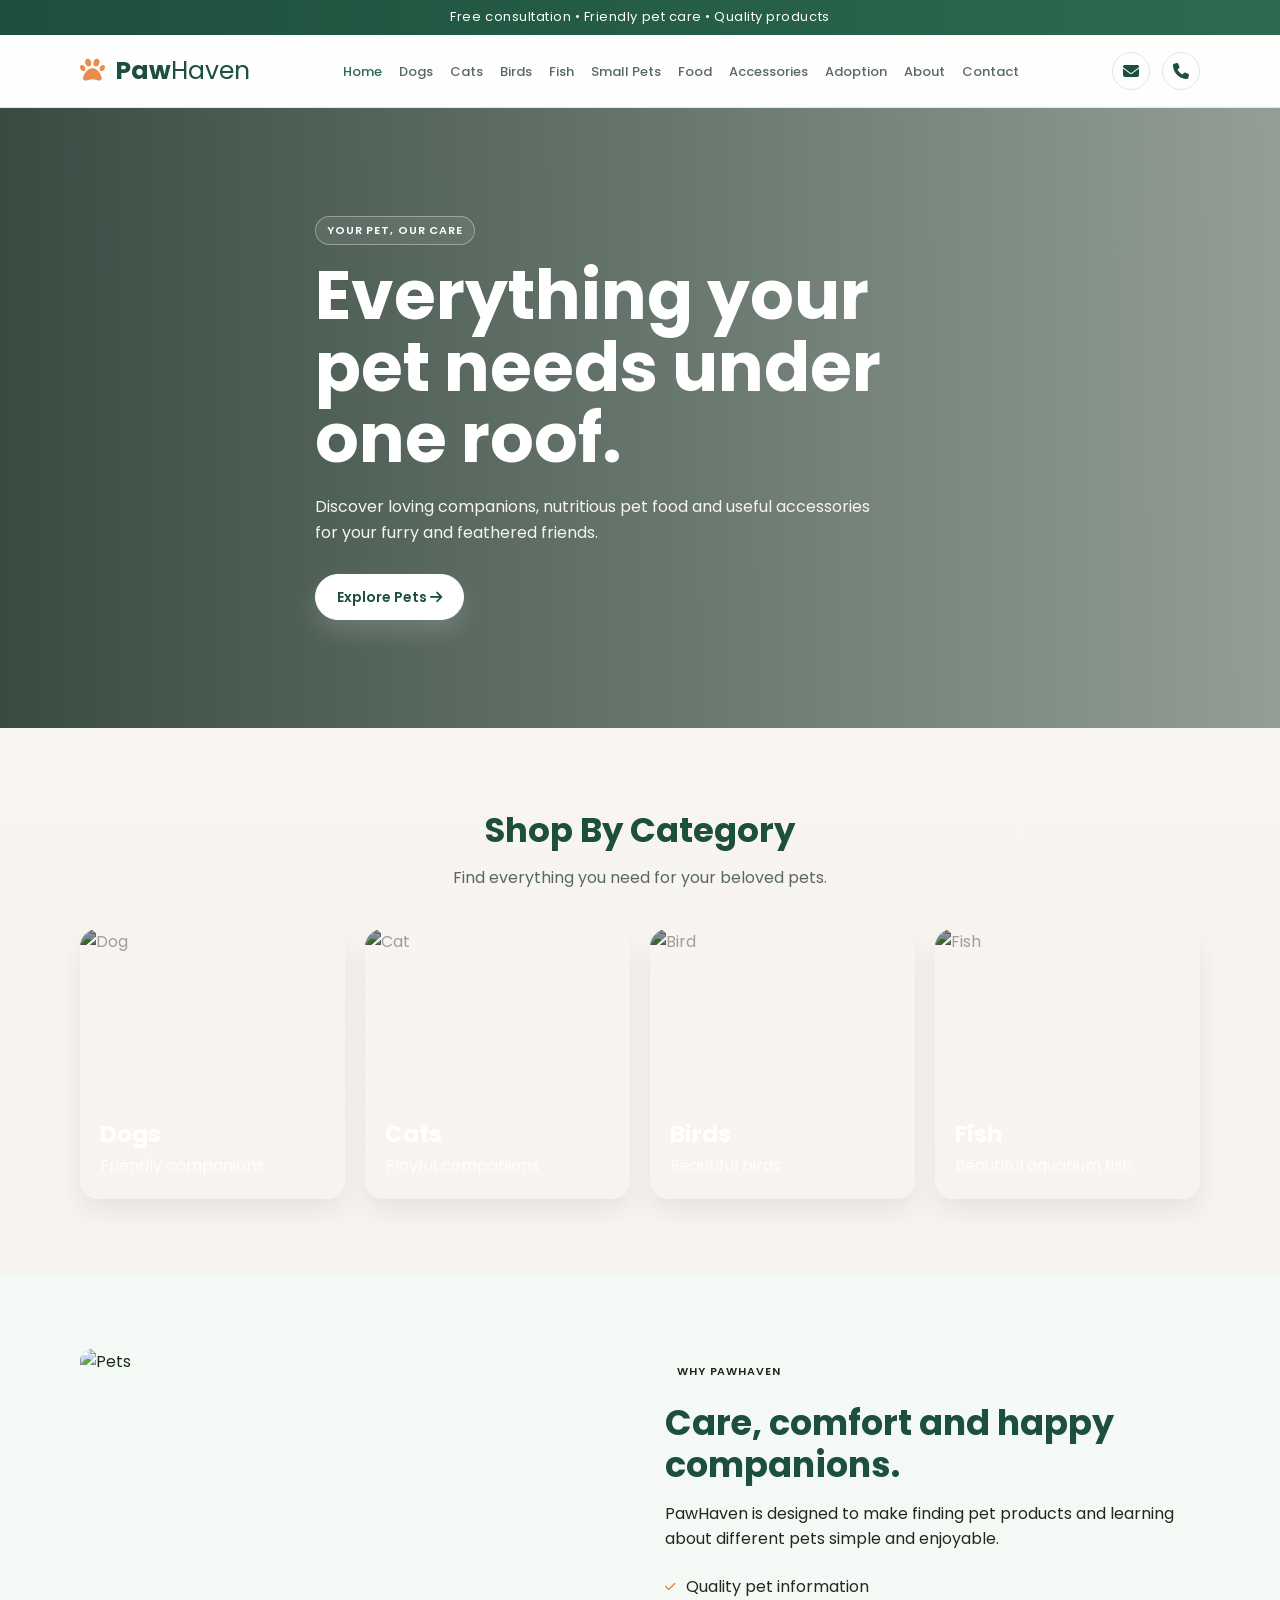
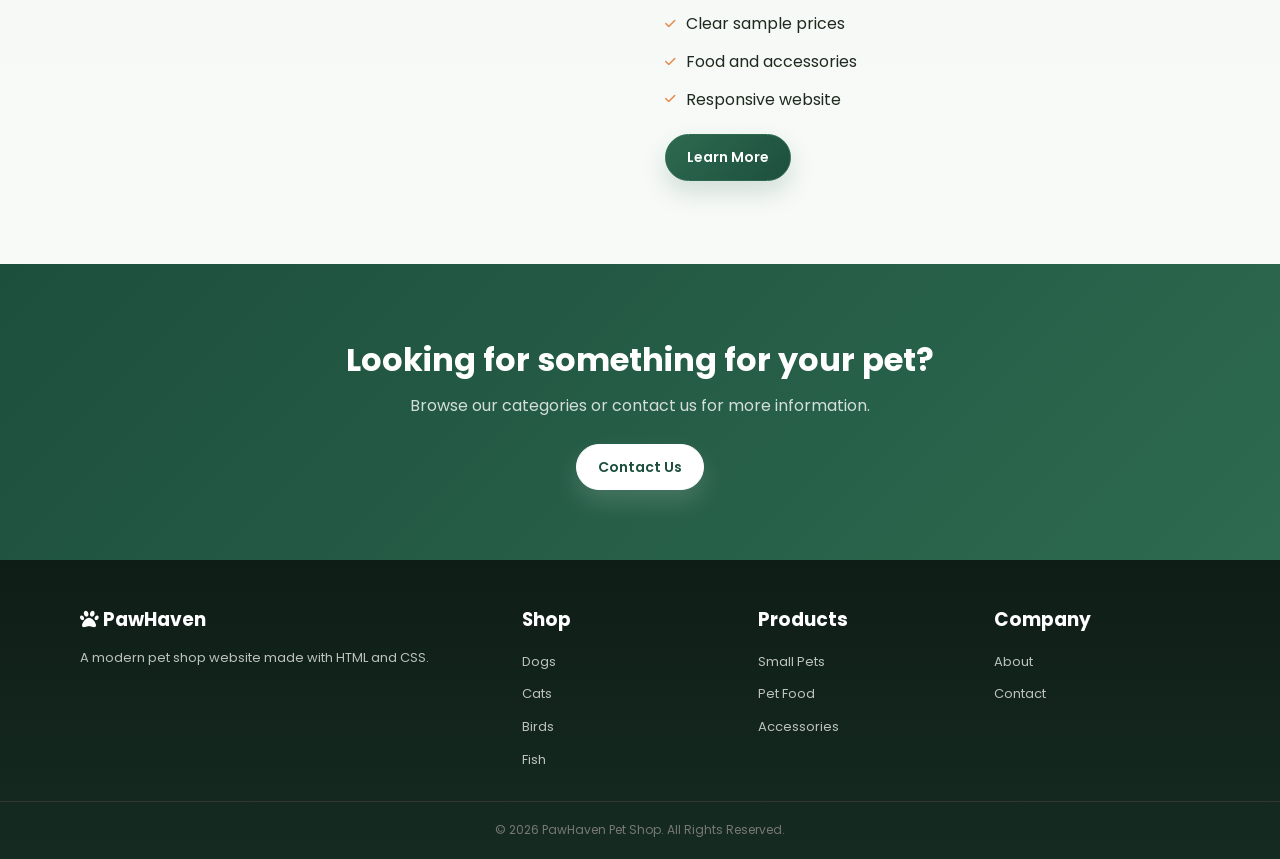
==== index.html @ ca576d59 "secoundf" ====
<!DOCTYPE html>
<html lang="en">
<head>
    <meta charset="UTF-8">
    <meta name="viewport" content="width=device-width, initial-scale=1.0">
    <title>PawHaven | Pet Shop</title>

    <link rel="stylesheet" href="style.css">

    <!-- Font Awesome - Black & White Icons -->
    <link rel="stylesheet"
          href="https://cdnjs.cloudflare.com/ajax/libs/font-awesome/6.5.2/css/all.min.css">
</head>

<body>

<!-- Top Bar -->
<div class="topbar">
    Free consultation • Friendly pet care • Quality products
</div>

<!-- Header -->
<header>
    <div class="container nav">

        <a href="index.html" class="logo">
            <i class="fa-solid fa-paw"></i>
            Paw<span>Haven</span>
        </a>

        <nav>
            <ul class="nav-links">
                <li><a class="active" href="index.html">Home</a></li>
                <li><a href="dogs.html">Dogs</a></li>
                <li><a href="cats.html">Cats</a></li>
                <li><a href="birds.html">Birds</a></li>
                <li><a href="fish.html">Fish</a></li>
                <li><a href="small-pets.html">Small Pets</a></li>
                <li><a href="pet-food.html">Food</a></li>
                <li><a href="accessories.html">Accessories</a></li>
                <li><a href="adoption.html">Adoption</a></li>
                <li><a href="about.html">About</a></li>
                <li><a href="contact.html">Contact</a></li>
            </ul>
        </nav>

        <div class="nav-icons">
            <a href="contact.html">
                <i class="fa-solid fa-envelope"></i>
            </a>

            <a href="contact.html">
                <i class="fa-solid fa-phone"></i>
            </a>
        </div>

    </div>
</header>

<!-- Hero -->
<section class="hero">

    <div class="container hero-content">

        <span class="badge">YOUR PET, OUR CARE</span>

        <h1>
            Everything your pet needs
            under one roof.
        </h1>

        <p>
            Discover loving companions, nutritious pet food and
            useful accessories for your furry and feathered friends.
        </p>

        <a href="dogs.html" class="btn light">
            Explore Pets
            <i class="fa-solid fa-arrow-right"></i>
        </a>

    </div>

</section>

<!-- Categories -->
<section class="section">

    <div class="container">

        <div class="section-head">
            <h2>Shop By Category</h2>
            <p>
                Find everything you need for your beloved pets.
            </p>
        </div>

        <div class="category-grid">

            <a href="dogs.html" class="category">
                <img src="https://images.unsplash.com/photo-1552053831-71594a27632d?auto=format&fit=crop&w=800&q=80"
                     alt="Dog">

                <div>
                    <h3>Dogs</h3>
                    <p>Friendly companions</p>
                </div>
            </a>

            <a href="cats.html" class="category">
                <img src="https://images.unsplash.com/photo-1519052537078-e6302a4968d4?auto=format&fit=crop&w=800&q=80"
                     alt="Cat">

                <div>
                    <h3>Cats</h3>
                    <p>Playful companions</p>
                </div>
            </a>

            <a href="birds.html" class="category">
                <img src="https://images.unsplash.com/photo-1444464666168-49d633b86797?auto=format&fit=crop&w=800&q=80"
                     alt="Bird">

                <div>
                    <h3>Birds</h3>
                    <p>Beautiful birds</p>
                </div>
            </a>

            <a href="fish.html" class="category">
                <img src="https://images.unsplash.com/photo-1524704654690-b56c05c78a00?auto=format&fit=crop&w=800&q=80"
                     alt="Fish">

                <div>
                    <h3>Fish</h3>
                    <p>Beautiful aquarium fish</p>
                </div>
            </a>

        </div>

    </div>

</section>

<!-- About Preview -->
<section class="section gray">

    <div class="container split">

        <img src="https://images.unsplash.com/photo-1548199973-03cce0bbc87b?auto=format&fit=crop&w=1100&q=80"
             alt="Pets">

        <div>

            <span class="badge">WHY PAWHAVEN</span>

            <h2>
                Care, comfort and happy companions.
            </h2>

            <p>
                PawHaven is designed to make finding pet products
                and learning about different pets simple and enjoyable.
            </p>

            <div class="checks">

                <div>
                    <i class="fa-solid fa-check"></i>
                    Quality pet information
                </div>

                <div>
                    <i class="fa-solid fa-check"></i>
                    Clear sample prices
                </div>

                <div>
                    <i class="fa-solid fa-check"></i>
                    Food and accessories
                </div>

                <div>
                    <i class="fa-solid fa-check"></i>
                    Responsive website
                </div>

            </div>

            <a href="about.html" class="btn">
                Learn More
            </a>

        </div>

    </div>

</section>

<!-- CTA -->
<section class="cta">

    <h2>Looking for something for your pet?</h2>

    <p>
        Browse our categories or contact us for more information.
    </p>

    <a href="contact.html" class="btn light">
        Contact Us
    </a>

</section>

<!-- Footer -->
<footer>

    <div class="container footer-grid">

        <div>
            <h3>
                <i class="fa-solid fa-paw"></i>
                PawHaven
            </h3>

            <p>
                A modern pet shop website made with HTML and CSS.
            </p>
        </div>

        <div>
            <h3>Shop</h3>

            <ul>
                <li><a href="dogs.html">Dogs</a></li>
                <li><a href="cats.html">Cats</a></li>
                <li><a href="birds.html">Birds</a></li>
                <li><a href="fish.html">Fish</a></li>
            </ul>
        </div>

        <div>
            <h3>Products</h3>

            <ul>
                <li><a href="small-pets.html">Small Pets</a></li>
                <li><a href="pet-food.html">Pet Food</a></li>
                <li><a href="accessories.html">Accessories</a></li>
            </ul>
        </div>

        <div>
            <h3>Company</h3>

            <ul>
                <li><a href="about.html">About</a></li>
                <li><a href="contact.html">Contact</a></li>
            </ul>
        </div>

    </div>

    <div class="copyright">
        © 2026 PawHaven Pet Shop. All Rights Reserved.
    </div>

</footer>

</body>
</html>
---- style.css ----
/* =========================================
   PAWHAVEN PET SHOP
   Main CSS
   ========================================= */

/* Google Font */
@import url(
'https://fonts.googleapis.com/css2?family=Poppins:wght@300;400;500;600;700&display=swap'
);


/* =========================================
   RESET
   ========================================= */

:root {
    --bg: #f6f3ee;
    --bg-soft: #eef7f2;
    --surface: #ffffff;
    --surface-alt: #f3f9f5;
    --primary: #2d6a4f;
    --primary-dark: #1d4f3d;
    --primary-soft: #dfeee5;
    --secondary: #f4b267;
    --secondary-dark: #e88c4f;
    --accent: #ff8f70;
    --text: #1f2a1f;
    --muted: #58695f;
    --line: #dfe7df;
    --shadow: rgba(24, 52, 38, 0.12);
}

* {
    margin: 0;
    padding: 0;
    box-sizing: border-box;
}

html {
    scroll-behavior: smooth;
}

body {
    font-family: "Poppins", sans-serif;
    color: var(--text);
    background: linear-gradient(180deg, #f9f5f0 0%, var(--bg) 100%);
    line-height: 1.6;
}

a {
    text-decoration: none;
    color: inherit;
}

img {
    width: 100%;
    display: block;
}


/* =========================================
   CONTAINER
   ========================================= */

.container {
    width: min(1120px, 92%);
    margin: auto;
}


/* =========================================
   TOP BAR
   ========================================= */

.topbar {
    background: linear-gradient(90deg, var(--primary-dark), var(--primary));
    color: #fff;
    text-align: center;
    padding: 7px;
    font-size: 13px;
    letter-spacing: 0.04em;
}


/* =========================================
   NAVBAR
   ========================================= */

header {
    background: rgba(255, 255, 255, 0.9);
    backdrop-filter: blur(8px);
    border-bottom: 1px solid var(--line);
    position: sticky;
    top: 0;
    z-index: 100;
}

.nav {
    min-height: 72px;

    display: flex;
    align-items: center;
    justify-content: space-between;

    gap: 20px;
}

.logo {
    font-size: 25px;
    font-weight: 700;
    color: var(--primary-dark);
}

.logo i {
    margin-right: 5px;
    color: var(--secondary-dark);
}

.logo span {
    font-weight: 400;
}

.nav-links {
    display: flex;
    align-items: center;
    justify-content: center;
    gap: 17px;
    list-style: none;
}

.nav-links a {
    font-size: 13px;
    font-weight: 500;
    color: var(--muted);
    transition: 0.3s;
}

.nav-links a:hover,
.nav-links a.active {
    color: var(--primary);
}

.nav-icons {
    display: flex;
    gap: 12px;
}

header nav {
    flex: 1;
}

.nav-icons a {
    width: 38px;
    height: 38px;

    border: 1px solid var(--line);
    border-radius: 50%;
    color: var(--primary-dark);

    display: grid;
    place-items: center;

    transition: 0.3s;
}

.nav-icons a:hover {
    background: linear-gradient(135deg, var(--primary), var(--primary-dark));
    color: #fff;
    box-shadow: 0 8px 18px rgba(45, 106, 79, 0.18);
}


/* =========================================
   HERO
   ========================================= */

.hero {
    min-height: 620px;

    display: flex;
    align-items: center;

    color: white;

    background:
    linear-gradient(
        90deg,
        rgba(14, 38, 28, 0.82),
        rgba(24, 54, 40, 0.45)
    ),
    url(
        "https://images.unsplash.com/photo-1450778869180-41d0601e046e?auto=format&fit=crop&w=1800&q=85"
    );

    background-position: center;
    background-size: cover;
}

.hero-content {
    max-width: 650px;
}

.hero h1 {
    font-size: clamp(40px, 6vw, 68px);
    line-height: 1.05;
    margin: 15px 0 20px;
}

.hero p {
    max-width: 580px;
    color: #f7f4ef;
    margin-bottom: 28px;
}


/* =========================================
   BADGE
   ========================================= */

.badge {
    display: inline-block;

    border: 1px solid rgba(255,255,255,0.35);
    border-radius: 30px;
    background: rgba(255,255,255,0.08);

    padding: 5px 11px;

    font-size: 11px;
    font-weight: 600;
    letter-spacing: 0.08em;
    text-transform: uppercase;
}


/* =========================================
   BUTTON
   ========================================= */

.btn {
    display: inline-block;

    background: linear-gradient(135deg, var(--primary), var(--primary-dark));
    color: #fff;

    border: 1px solid var(--primary);

    padding: 11px 21px;

    border-radius: 999px;

    font-size: 14px;
    font-weight: 600;

    cursor: pointer;

    transition: 0.3s;
    box-shadow: 0 12px 24px rgba(45, 106, 79, 0.18);
}

.btn:hover {
    background: linear-gradient(135deg, var(--primary-dark), var(--primary));
    transform: translateY(-2px);
}

.btn.light {
    background: #fff;
    color: var(--primary-dark);
    border-color: #fff;
    box-shadow: 0 12px 24px rgba(255,255,255,0.15);
}


/* =========================================
   SECTIONS
   ========================================= */

.section {
    padding: 75px 0;
}

.gray {
    background: linear-gradient(180deg, var(--surface-alt), #f8faf8);
}

.section-head {
    text-align: center;
    margin-bottom: 38px;
}

.section-head h2 {
    font-size: 34px;
    margin-bottom: 8px;
    color: var(--primary-dark);
}

.section-head p {
    color: var(--muted);
}


/* =========================================
   CATEGORY GRID
   ========================================= */

.category-grid {
    display: grid;

    grid-template-columns:
    repeat(4, 1fr);

    gap: 20px;
}

.category {
    height: 270px;

    position: relative;

    overflow: hidden;

    border-radius: 18px;

    color: #fff;
    box-shadow: 0 12px 24px rgba(34, 52, 40, 0.08);
}

.category img {
    width: 100%;
    height: 100%;

    object-fit: cover;

    filter: brightness(0.62);

    transition: 0.4s;
}

.category:hover img {
    transform: scale(1.06);
}

.category div {
    position: absolute;

    left: 20px;
    bottom: 20px;
}

.category h3 {
    font-size: 23px;
}

.category p {
    color: rgba(255, 255, 255, 0.9);
}


/* =========================================
   PRODUCT GRID
   ========================================= */

.grid {
    display: grid;

    grid-template-columns:
    repeat(3, 1fr);

    gap: 25px;
}

.card {
    border: 1px solid var(--line);

    background: var(--surface);

    border-radius: 16px;

    overflow: hidden;

    transition: 0.3s;
}

.card:hover {
    transform: translateY(-6px);

    box-shadow:
    0 14px 30px var(--shadow);
}

.card-img {
    height: 240px;

    object-fit: cover;
}

.card-body {
    padding: 20px;
}

.card-body h3 {
    font-size: 20px;
    margin: 8px 0;
}

.card-body p {
    color: #666;
    font-size: 14px;
}

.meta {
    margin-bottom: 10px;
}

.price {
    font-size: 21px;

    font-weight: 700;

    color: var(--primary-dark);

    margin: 15px 0;
}


/* =========================================
   SPLIT SECTION
   ========================================= */

.split {
    display: grid;

    grid-template-columns:
    1fr 1fr;

    gap: 50px;

    align-items: center;
}

.split img {
    height: 440px;

    object-fit: cover;

    border-radius: 12px;
}

.split h2 {
    font-size: 35px;

    line-height: 1.2;

    margin: 15px 0;
    color: var(--primary-dark);
}


/* =========================================
   CHECK LIST
   ========================================= */

.checks {
    display: grid;

    gap: 12px;

    margin: 22px 0;
}

.checks div {
    display: flex;

    align-items: center;

    gap: 10px;
}

.checks i {
    font-size: 12px;
    color: var(--secondary-dark);
}


/* =========================================
   CTA
   ========================================= */

.cta {
    background: linear-gradient(135deg, var(--primary-dark), var(--primary));

    color: #fff;

    text-align: center;

    padding: 70px 20px;
}

.cta h2 {
    font-size: 32px;
}

.cta p {
    color: rgba(255,255,255,0.8);

    margin: 8px 0 25px;
}


/* =========================================
   PAGE HERO
   ========================================= */

.page-hero {
    background: linear-gradient(180deg, var(--bg-soft), #f8faf6);

    text-align: center;

    padding: 75px 20px;
}

.page-hero h1 {
    font-size: 45px;
    color: var(--primary-dark);
}

.page-hero p {
    color: var(--muted);

    max-width: 650px;

    margin: 8px auto 0;
}


/* =========================================
   INFO BOX
   ========================================= */

.notice {
    background: linear-gradient(180deg, var(--surface-alt), #ffffff);
    border: 1px solid var(--line);

    padding: 28px;

    border-radius: 16px;
}

.notice h3 {
    margin-bottom: 10px;
    color: var(--primary-dark);
}

.notice i {
    margin-right: 8px;
    color: var(--secondary-dark);
}


/* =========================================
   CONTACT
   ========================================= */

.form-wrap {
    display: grid;

    grid-template-columns:
    1fr 1fr;

    gap: 45px;
}

.form {
    display: grid;

    gap: 15px;
}

.form input,
.form textarea,
.form select {
    width: 100%;

    padding: 13px 14px;

    border: 1px solid #ccc;

    border-radius: 5px;

    font-family: inherit;

    font-size: 14px;

    outline: none;
}

.form input:focus,
.form textarea:focus,
.form select:focus {
    border-color: #111;
}

.form textarea {
    min-height: 160px;

    resize: vertical;
}

.info-list {
    display: grid;

    gap: 20px;

    margin-top: 25px;
}

.info-item {
    display: flex;

    align-items: center;

    gap: 14px;
}

.icon-btn {
    width: 42px;
    height: 42px;

    border: 1px solid #ddd;

    border-radius: 50%;

    display: grid;

    place-items: center;

    flex-shrink: 0;
}

.info-item p {
    color: #666;

    font-size: 14px;
}


/* =========================================
   FOOTER
   ========================================= */

footer {
    background: linear-gradient(180deg, #0f1d17, #152b22 100%);

    color: #fff;

    padding: 45px 0 20px;
}

.footer-grid {
    display: grid;

    grid-template-columns:
    2fr 1fr 1fr 1fr;

    gap: 30px;
}

footer h3 {
    margin-bottom: 13px;
    color: #fff;
}

footer p,
footer a {
    color: rgba(255,255,255,0.72);

    font-size: 13px;
}

footer ul {
    list-style: none;

    display: grid;

    gap: 7px;
}

footer a:hover {
    color: #fff;
}

.copyright {
    border-top: 1px solid #333;

    margin-top: 30px;

    padding-top: 18px;

    text-align: center;

    color: #777;

    font-size: 12px;
}


/* =========================================
   TABLET
   ========================================= */

@media (max-width: 1050px) {

    .nav-links {
        gap: 10px;
    }

    .nav-links a {
        font-size: 12px;
    }

    .category-grid {
        grid-template-columns:
        repeat(2, 1fr);
    }

}


/* =========================================
   TABLET
   ========================================= */

@media (max-width: 800px) {

    .nav {
        min-height: 65px;
    }

    nav {
        display: none;
    }

    .nav-icons {
        margin-left: auto;
    }

    .grid {
        grid-template-columns:
        repeat(2, 1fr);
    }

    .split {
        grid-template-columns: 1fr;
    }

    .form-wrap {
        grid-template-columns: 1fr;
    }

    .footer-grid {
        grid-template-columns:
        repeat(2, 1fr);
    }

}


/* =========================================
   MOBILE
   ========================================= */

@media (max-width: 600px) {

    .container {
        width: 92%;
    }

    .hero {
        min-height: 540px;
    }

    .hero h1 {
        font-size: 42px;
    }

    .section {
        padding: 55px 0;
    }

    .section-head h2 {
        font-size: 29px;
    }

    .grid {
        grid-template-columns: 1fr;
    }

    .category-grid {
        grid-template-columns: 1fr;
    }

    .category {
        height: 230px;
    }

    .split {
        grid-template-columns: 1fr;
    }

    .split img {
        height: 300px;
    }

    .split h2 {
        font-size: 29px;
    }

    .footer-grid {
        grid-template-columns: 1fr;
    }

    .page-hero {
        padding: 55px 15px;
    }

    .page-hero h1 {
        font-size: 36px;
    }

    .nav-icons {
        display: none;
    }

}


/* =========================================
   VERY SMALL MOBILE
   ========================================= */

@media (max-width: 400px) {

    .hero h1 {
        font-size: 36px;
    }

    .hero p {
        font-size: 14px;
    }

    .btn {
        padding: 10px 17px;
    }

}
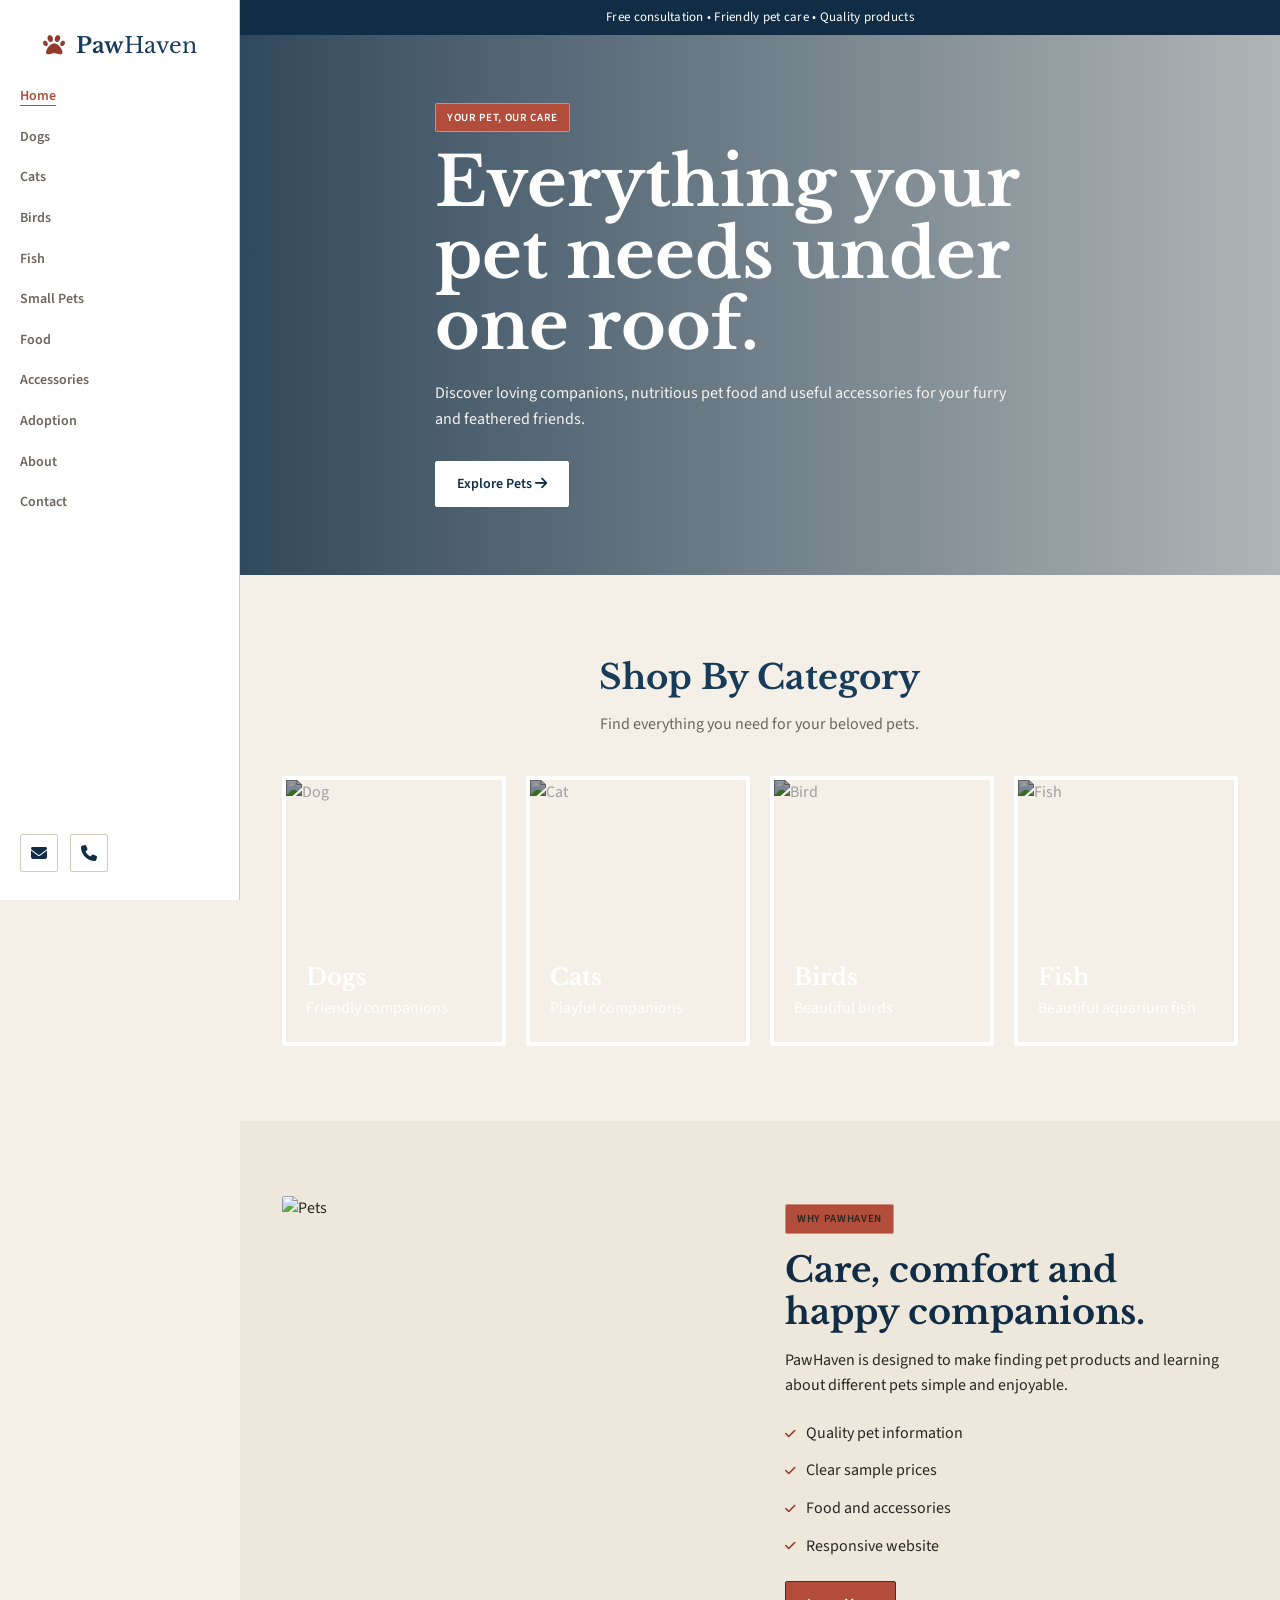
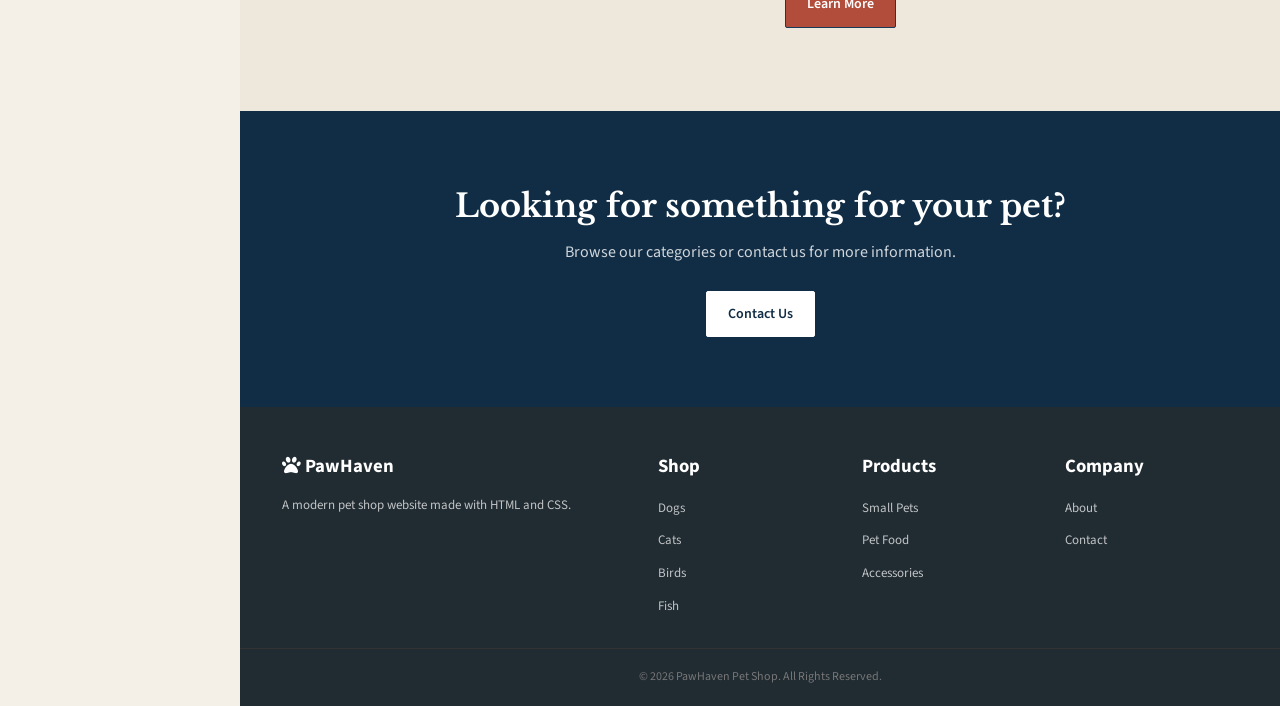
==== commit b208c745: "add slide bar" ====
--- a/index.html
+++ b/index.html
@@ -32,7 +32,7 @@
             <ul class="nav-links">
                 <li><a class="active" href="index.html">Home</a></li>
                 <li><a href="dogs.html">Dogs</a></li>
-                <li><a href="cats.html">Cats</a></li>
+                <li><a href="cats.html" target="_blank" rel="noopener noreferrer">Cats</a></li>
                 <li><a href="birds.html">Birds</a></li>
                 <li><a href="fish.html">Fish</a></li>
                 <li><a href="small-pets.html">Small Pets</a></li>
@@ -107,7 +107,7 @@
                 </div>
             </a>
 
-            <a href="cats.html" class="category">
+            <a href="cats.html" class="category" target="_blank" rel="noopener noreferrer">
                 <img src="https://images.unsplash.com/photo-1519052537078-e6302a4968d4?auto=format&fit=crop&w=800&q=80"
                      alt="Cat">
 
--- a/style.css
+++ b/style.css
@@ -3,10 +3,8 @@
    Main CSS
    ========================================= */
 
-/* Google Font */
-@import url(
-'https://fonts.googleapis.com/css2?family=Poppins:wght@300;400;500;600;700&display=swap'
-);
+/* A familiar print-inspired type pairing keeps the shop feeling established. */
+@import url('https://fonts.googleapis.com/css2?family=Libre+Baskerville:wght@400;700&family=Source+Sans+3:wght@400;600;700&display=swap');
 
 
 /* =========================================
@@ -14,20 +12,20 @@
    ========================================= */
 
 :root {
-    --bg: #f6f3ee;
-    --bg-soft: #eef7f2;
+    --bg: #f5f0e7;
+    --bg-soft: #ebe4d6;
     --surface: #ffffff;
-    --surface-alt: #f3f9f5;
-    --primary: #2d6a4f;
-    --primary-dark: #1d4f3d;
-    --primary-soft: #dfeee5;
-    --secondary: #f4b267;
-    --secondary-dark: #e88c4f;
-    --accent: #ff8f70;
-    --text: #1f2a1f;
-    --muted: #58695f;
-    --line: #dfe7df;
-    --shadow: rgba(24, 52, 38, 0.12);
+    --surface-alt: #eee8dc;
+    --primary: #173b59;
+    --primary-dark: #102d45;
+    --primary-soft: #dce4e9;
+    --secondary: #b34d3b;
+    --secondary-dark: #913b2e;
+    --accent: #c88b42;
+    --text: #292621;
+    --muted: #6b665e;
+    --line: #d5cbbb;
+    --shadow: rgba(42, 35, 25, 0.12);
 }
 
 * {
@@ -41,10 +39,11 @@
 }
 
 body {
-    font-family: "Poppins", sans-serif;
+    font-family: "Source Sans 3", sans-serif;
     color: var(--text);
-    background: linear-gradient(180deg, #f9f5f0 0%, var(--bg) 100%);
+    background: var(--bg);
     line-height: 1.6;
+    padding-left: 240px;
 }
 
 a {
@@ -73,12 +72,12 @@
    ========================================= */
 
 .topbar {
-    background: linear-gradient(90deg, var(--primary-dark), var(--primary));
+    background: var(--primary-dark);
     color: #fff;
     text-align: center;
     padding: 7px;
     font-size: 13px;
-    letter-spacing: 0.04em;
+    letter-spacing: 0.02em;
 }
 
 
@@ -87,28 +86,32 @@
    ========================================= */
 
 header {
-    background: rgba(255, 255, 255, 0.9);
-    backdrop-filter: blur(8px);
-    border-bottom: 1px solid var(--line);
-    position: sticky;
-    top: 0;
-    z-index: 100;
+    background: var(--surface);
+    border-right: 1px solid var(--line);
+    position: fixed;
+    inset: 0 auto 0 0;
+    width: 240px;
+    z-index: 10;
 }
 
 .nav {
-    min-height: 72px;
+    min-height: 100%;
+    width: 100%;
+    padding: 28px 20px;
 
     display: flex;
-    align-items: center;
-    justify-content: space-between;
+    flex-direction: column;
+    align-items: stretch;
 
     gap: 20px;
 }
 
 .logo {
-    font-size: 25px;
+    font-family: "Libre Baskerville", Georgia, serif;
+    font-size: 22px;
     font-weight: 700;
-    color: var(--primary-dark);
+    color: var(--primary);
+    text-align: center;
 }
 
 .logo i {
@@ -121,23 +124,24 @@
 }
 
 .nav-links {
-    display: flex;
-    align-items: center;
-    justify-content: center;
-    gap: 17px;
+    display: grid;
+    justify-items: start;
+    gap: 15px;
     list-style: none;
 }
 
 .nav-links a {
-    font-size: 13px;
-    font-weight: 500;
+    font-size: 14px;
+    font-weight: 600;
     color: var(--muted);
     transition: 0.3s;
 }
 
 .nav-links a:hover,
 .nav-links a.active {
-    color: var(--primary);
+    color: var(--secondary);
+    text-decoration: underline;
+    text-underline-offset: 5px;
 }
 
 .nav-icons {
@@ -149,24 +153,30 @@
     flex: 1;
 }
 
+header nav ul {
+    align-content: center;
+    height: 100%;
+}
+
 .nav-icons a {
     width: 38px;
+    justify-content: center;
     height: 38px;
 
     border: 1px solid var(--line);
-    border-radius: 50%;
+    border-radius: 2px;
     color: var(--primary-dark);
 
     display: grid;
     place-items: center;
 
-    transition: 0.3s;
+    transition: 0.2s;
 }
 
 .nav-icons a:hover {
-    background: linear-gradient(135deg, var(--primary), var(--primary-dark));
+    background: var(--primary);
     color: #fff;
-    box-shadow: 0 8px 18px rgba(45, 106, 79, 0.18);
+    box-shadow: none;
 }
 
 
@@ -175,7 +185,7 @@
    ========================================= */
 
 .hero {
-    min-height: 620px;
+    min-height: 540px;
 
     display: flex;
     align-items: center;
@@ -183,11 +193,7 @@
     color: white;
 
     background:
-    linear-gradient(
-        90deg,
-        rgba(14, 38, 28, 0.82),
-        rgba(24, 54, 40, 0.45)
-    ),
+    linear-gradient(90deg, rgba(16, 45, 69, 0.86), rgba(16, 45, 69, 0.3)),
     url(
         "https://images.unsplash.com/photo-1450778869180-41d0601e046e?auto=format&fit=crop&w=1800&q=85"
     );
@@ -201,6 +207,7 @@
 }
 
 .hero h1 {
+    font-family: "Libre Baskerville", Georgia, serif;
     font-size: clamp(40px, 6vw, 68px);
     line-height: 1.05;
     margin: 15px 0 20px;
@@ -221,14 +228,14 @@
     display: inline-block;
 
     border: 1px solid rgba(255,255,255,0.35);
-    border-radius: 30px;
-    background: rgba(255,255,255,0.08);
+    border-radius: 2px;
+    background: var(--secondary);
 
     padding: 5px 11px;
 
     font-size: 11px;
     font-weight: 600;
-    letter-spacing: 0.08em;
+    letter-spacing: 0.06em;
     text-transform: uppercase;
 }
 
@@ -240,34 +247,33 @@
 .btn {
     display: inline-block;
 
-    background: linear-gradient(135deg, var(--primary), var(--primary-dark));
+    background: var(--secondary);
     color: #fff;
 
     border: 1px solid var(--primary);
 
     padding: 11px 21px;
 
-    border-radius: 999px;
+    border-radius: 2px;
 
     font-size: 14px;
     font-weight: 600;
 
     cursor: pointer;
 
-    transition: 0.3s;
-    box-shadow: 0 12px 24px rgba(45, 106, 79, 0.18);
+    transition: 0.2s;
+    box-shadow: none;
 }
 
 .btn:hover {
-    background: linear-gradient(135deg, var(--primary-dark), var(--primary));
-    transform: translateY(-2px);
+    background: var(--secondary-dark);
 }
 
 .btn.light {
     background: #fff;
     color: var(--primary-dark);
     border-color: #fff;
-    box-shadow: 0 12px 24px rgba(255,255,255,0.15);
+    box-shadow: none;
 }
 
 
@@ -280,7 +286,7 @@
 }
 
 .gray {
-    background: linear-gradient(180deg, var(--surface-alt), #f8faf8);
+    background: var(--surface-alt);
 }
 
 .section-head {
@@ -289,9 +295,10 @@
 }
 
 .section-head h2 {
+    font-family: "Libre Baskerville", Georgia, serif;
     font-size: 34px;
     margin-bottom: 8px;
-    color: var(--primary-dark);
+    color: var(--primary);
 }
 
 .section-head p {
@@ -319,10 +326,11 @@
 
     overflow: hidden;
 
-    border-radius: 18px;
+    border-radius: 2px;
 
     color: #fff;
-    box-shadow: 0 12px 24px rgba(34, 52, 40, 0.08);
+    box-shadow: none;
+    border: 4px solid var(--surface);
 }
 
 .category img {
@@ -348,6 +356,7 @@
 }
 
 .category h3 {
+    font-family: "Libre Baskerville", Georgia, serif;
     font-size: 23px;
 }
 
@@ -374,7 +383,7 @@
 
     background: var(--surface);
 
-    border-radius: 16px;
+    border-radius: 2px;
 
     overflow: hidden;
 
@@ -382,10 +391,7 @@
 }
 
 .card:hover {
-    transform: translateY(-6px);
-
-    box-shadow:
-    0 14px 30px var(--shadow);
+    box-shadow: 0 8px 18px var(--shadow);
 }
 
 .card-img {
@@ -399,6 +405,7 @@
 }
 
 .card-body h3 {
+    font-family: "Libre Baskerville", Georgia, serif;
     font-size: 20px;
     margin: 8px 0;
 }
@@ -443,10 +450,11 @@
 
     object-fit: cover;
 
-    border-radius: 12px;
+    border-radius: 2px;
 }
 
 .split h2 {
+    font-family: "Libre Baskerville", Georgia, serif;
     font-size: 35px;
 
     line-height: 1.2;
@@ -487,7 +495,7 @@
    ========================================= */
 
 .cta {
-    background: linear-gradient(135deg, var(--primary-dark), var(--primary));
+    background: var(--primary-dark);
 
     color: #fff;
 
@@ -497,6 +505,7 @@
 }
 
 .cta h2 {
+    font-family: "Libre Baskerville", Georgia, serif;
     font-size: 32px;
 }
 
@@ -512,7 +521,7 @@
    ========================================= */
 
 .page-hero {
-    background: linear-gradient(180deg, var(--bg-soft), #f8faf6);
+    background: var(--bg-soft);
 
     text-align: center;
 
@@ -520,6 +529,7 @@
 }
 
 .page-hero h1 {
+    font-family: "Libre Baskerville", Georgia, serif;
     font-size: 45px;
     color: var(--primary-dark);
 }
@@ -538,15 +548,16 @@
    ========================================= */
 
 .notice {
-    background: linear-gradient(180deg, var(--surface-alt), #ffffff);
+    background: var(--surface);
     border: 1px solid var(--line);
 
     padding: 28px;
 
-    border-radius: 16px;
+    border-radius: 2px;
 }
 
 .notice h3 {
+    font-family: "Libre Baskerville", Georgia, serif;
     margin-bottom: 10px;
     color: var(--primary-dark);
 }
@@ -628,7 +639,7 @@
 
     border: 1px solid #ddd;
 
-    border-radius: 50%;
+    border-radius: 2px;
 
     display: grid;
 
@@ -649,7 +660,7 @@
    ========================================= */
 
 footer {
-    background: linear-gradient(180deg, #0f1d17, #152b22 100%);
+    background: #202b32;
 
     color: #fff;
 
@@ -732,16 +743,56 @@
 
 @media (max-width: 800px) {
 
+    body {
+        padding-left: 0;
+    }
+
     .nav {
+        width: min(1120px, 92%);
         min-height: 65px;
+        padding: 0;
+        flex-direction: row;
+        align-items: center;
+        justify-content: space-between;
+        flex-wrap: wrap;
+    }
+
+    header {
+        position: relative;
+        width: auto;
+        border-right: 0;
+        border-bottom: 1px solid var(--line);
+    }
+
+    .logo {
+        text-align: left;
     }
 
     nav {
-        display: none;
+        display: block;
+        flex-basis: 100%;
+        order: 3;
+        min-width: 0;
+    }
+
+    .nav-links {
+        display: flex;
+        align-items: center;
+        justify-content: flex-start;
+        justify-content: flex-start;
+        overflow-x: auto;
+        padding: 9px 0 11px;
+        white-space: nowrap;
+        min-width: 0;
+        width: 100%;
     }
 
     .nav-icons {
         margin-left: auto;
+    }
+
+    header nav ul {
+        height: auto;
     }
 
     .grid {
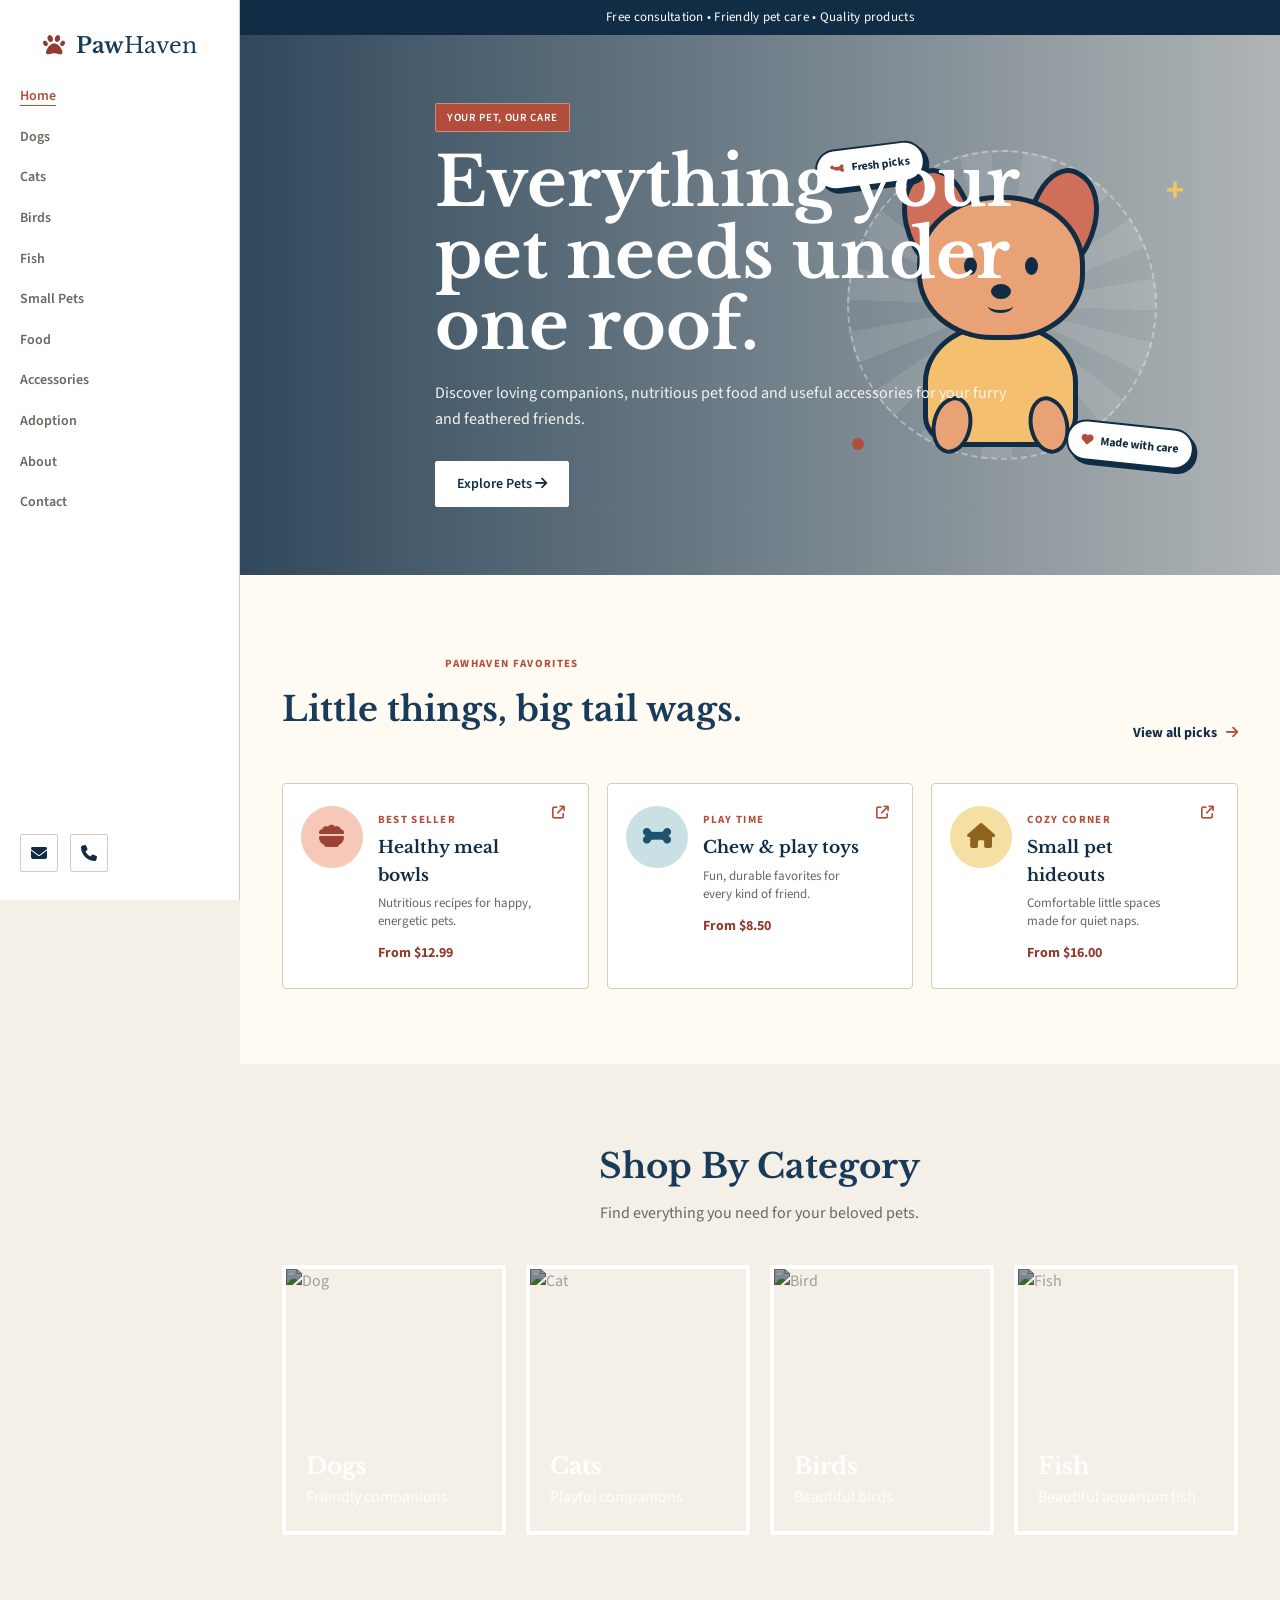
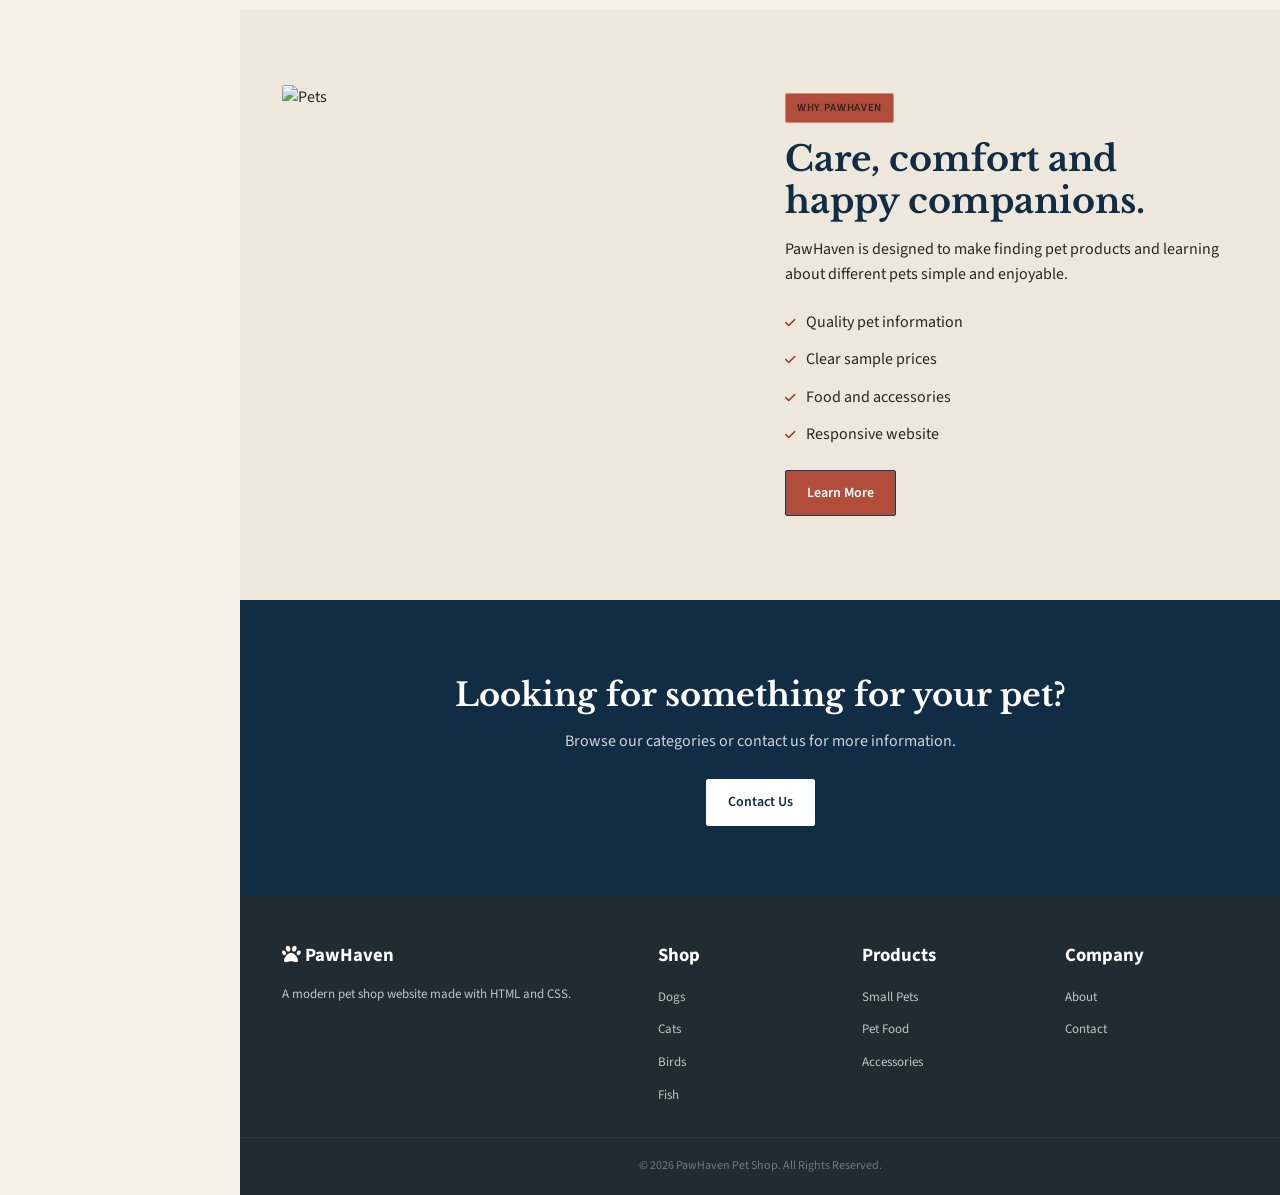
==== commit b8badcfd: "add some more pets" ====
--- a/index.html
+++ b/index.html
@@ -28,11 +28,15 @@
             Paw<span>Haven</span>
         </a>
 
+        <button class="menu-toggle" type="button" aria-label="Open navigation" aria-expanded="false">
+            <i class="fa-solid fa-bars" aria-hidden="true"></i>
+        </button>
+
         <nav>
             <ul class="nav-links">
                 <li><a class="active" href="index.html">Home</a></li>
                 <li><a href="dogs.html">Dogs</a></li>
-                <li><a href="cats.html" target="_blank" rel="noopener noreferrer">Cats</a></li>
+                <li><a href="cats.html">Cats</a></li>
                 <li><a href="birds.html">Birds</a></li>
                 <li><a href="fish.html">Fish</a></li>
                 <li><a href="small-pets.html">Small Pets</a></li>
@@ -81,6 +85,79 @@
 
     </div>
 
+    <div class="hero-art" aria-label="Happy pet illustration">
+        <div class="sunburst"></div>
+        <div class="hero-tag tag-food"><i class="fa-solid fa-bone"></i> Fresh picks</div>
+        <div class="pet-illustration">
+            <div class="pet-ear pet-ear-left"></div>
+            <div class="pet-ear pet-ear-right"></div>
+            <div class="pet-face">
+                <span class="pet-eye eye-left"></span>
+                <span class="pet-eye eye-right"></span>
+                <span class="pet-nose"></span>
+                <span class="pet-mouth"></span>
+            </div>
+            <div class="pet-body"></div>
+            <span class="pet-paw paw-left"></span>
+            <span class="pet-paw paw-right"></span>
+        </div>
+        <div class="hero-tag tag-love"><i class="fa-solid fa-heart"></i> Made with care</div>
+        <span class="doodle doodle-star">+</span>
+        <span class="doodle doodle-dot"></span>
+    </div>
+
+</section>
+
+<!-- Featured Picks -->
+<section class="section featured-section">
+
+    <div class="container">
+
+        <div class="section-head featured-head">
+            <div>
+                <span class="eyebrow">PAWHAVEN FAVORITES</span>
+                <h2>Little things, big tail wags.</h2>
+            </div>
+            <a href="accessories.html" class="text-link">View all picks <i class="fa-solid fa-arrow-right"></i></a>
+        </div>
+
+        <div class="featured-grid">
+            <a class="featured-card" href="pet-food.html">
+                <div class="featured-icon icon-coral"><i class="fa-solid fa-bowl-food"></i></div>
+                <div>
+                    <span class="card-label">BEST SELLER</span>
+                    <h3>Healthy meal bowls</h3>
+                    <p>Nutritious recipes for happy, energetic pets.</p>
+                    <strong>From $12.99</strong>
+                </div>
+                <i class="fa-solid fa-arrow-up-right-from-square card-arrow"></i>
+            </a>
+
+            <a class="featured-card" href="accessories.html">
+                <div class="featured-icon icon-blue"><i class="fa-solid fa-bone"></i></div>
+                <div>
+                    <span class="card-label">PLAY TIME</span>
+                    <h3>Chew & play toys</h3>
+                    <p>Fun, durable favorites for every kind of friend.</p>
+                    <strong>From $8.50</strong>
+                </div>
+                <i class="fa-solid fa-arrow-up-right-from-square card-arrow"></i>
+            </a>
+
+            <a class="featured-card" href="small-pets.html">
+                <div class="featured-icon icon-yellow"><i class="fa-solid fa-house"></i></div>
+                <div>
+                    <span class="card-label">COZY CORNER</span>
+                    <h3>Small pet hideouts</h3>
+                    <p>Comfortable little spaces made for quiet naps.</p>
+                    <strong>From $16.00</strong>
+                </div>
+                <i class="fa-solid fa-arrow-up-right-from-square card-arrow"></i>
+            </a>
+        </div>
+
+    </div>
+
 </section>
 
 <!-- Categories -->
@@ -107,7 +184,7 @@
                 </div>
             </a>
 
-            <a href="cats.html" class="category" target="_blank" rel="noopener noreferrer">
+            <a href="cats.html" class="category">
                 <img src="https://images.unsplash.com/photo-1519052537078-e6302a4968d4?auto=format&fit=crop&w=800&q=80"
                      alt="Cat">
 
@@ -267,5 +344,6 @@
 
 </footer>
 
+<script src="script.js"></script>
 </body>
 </html>
--- a/style.css
+++ b/style.css
@@ -123,6 +123,18 @@
     font-weight: 400;
 }
 
+.menu-toggle {
+    display: none;
+    width: 40px;
+    height: 40px;
+    border: 1px solid var(--line);
+    border-radius: 2px;
+    background: var(--surface);
+    color: var(--primary-dark);
+    cursor: pointer;
+    font-size: 18px;
+}
+
 .nav-links {
     display: grid;
     justify-items: start;
@@ -186,6 +198,7 @@
 
 .hero {
     min-height: 540px;
+    position: relative;
 
     display: flex;
     align-items: center;
@@ -204,6 +217,8 @@
 
 .hero-content {
     max-width: 650px;
+    position: relative;
+    z-index: 2;
 }
 
 .hero h1 {
@@ -219,6 +234,157 @@
     margin-bottom: 28px;
 }
 
+.hero-art {
+    width: 390px;
+    height: 390px;
+    position: absolute;
+    right: 8%;
+    top: 50%;
+    transform: translateY(-50%);
+}
+
+.sunburst {
+    width: 310px;
+    height: 310px;
+    position: absolute;
+    inset: 40px;
+    border: 2px dashed rgba(255, 255, 255, 0.35);
+    border-radius: 50%;
+    background: repeating-conic-gradient(from 8deg, rgba(255,255,255,0.1) 0deg 12deg, transparent 12deg 24deg);
+}
+
+.pet-illustration {
+    width: 235px;
+    height: 280px;
+    position: absolute;
+    left: 76px;
+    top: 57px;
+}
+
+.pet-face {
+    width: 168px;
+    height: 145px;
+    position: absolute;
+    left: 34px;
+    top: 28px;
+    z-index: 2;
+    border: 5px solid var(--primary-dark);
+    border-radius: 48% 48% 45% 45%;
+    background: #e9a276;
+}
+
+.pet-ear {
+    width: 72px;
+    height: 105px;
+    position: absolute;
+    top: 2px;
+    z-index: 1;
+    border: 5px solid var(--primary-dark);
+    background: #cf6e59;
+}
+
+.pet-ear-left { left: 20px; transform: rotate(-28deg); border-radius: 60% 35% 55% 40%; }
+.pet-ear-right { right: 20px; transform: rotate(28deg); border-radius: 35% 60% 40% 55%; }
+
+.pet-eye {
+    width: 13px;
+    height: 18px;
+    position: absolute;
+    top: 57px;
+    border-radius: 50%;
+    background: var(--primary-dark);
+}
+
+.eye-left { left: 42px; }
+.eye-right { right: 42px; }
+
+.pet-nose {
+    width: 20px;
+    height: 15px;
+    position: absolute;
+    left: 69px;
+    top: 84px;
+    border-radius: 50%;
+    background: var(--primary-dark);
+}
+
+.pet-mouth {
+    width: 25px;
+    height: 14px;
+    position: absolute;
+    left: 66px;
+    top: 99px;
+    border-bottom: 3px solid var(--primary-dark);
+    border-radius: 0 0 50% 50%;
+}
+
+.pet-body {
+    width: 155px;
+    height: 125px;
+    position: absolute;
+    left: 40px;
+    bottom: 0;
+    border: 5px solid var(--primary-dark);
+    border-radius: 48% 48% 24% 24%;
+    background: #f4c06f;
+}
+
+.pet-paw {
+    width: 40px;
+    height: 58px;
+    position: absolute;
+    bottom: -7px;
+    z-index: 3;
+    border: 4px solid var(--primary-dark);
+    border-radius: 50%;
+    background: #e9a276;
+}
+
+.paw-left { left: 49px; transform: rotate(12deg); }
+.paw-right { right: 49px; transform: rotate(-12deg); }
+
+.hero-tag {
+    position: absolute;
+    z-index: 4;
+    padding: 9px 13px;
+    border: 2px solid var(--primary-dark);
+    border-radius: 20px;
+    background: #fff;
+    color: var(--primary-dark);
+    box-shadow: 4px 4px 0 var(--primary-dark);
+    font-size: 12px;
+    font-weight: 700;
+}
+
+.hero-tag i { color: var(--secondary); margin-right: 5px; }
+.tag-food { top: 35px; left: 8px; transform: rotate(-7deg); }
+.tag-love { right: 3px; bottom: 35px; transform: rotate(6deg); }
+.doodle { position: absolute; color: #f0c567; font-size: 34px; font-weight: 700; }
+.doodle-star { right: 13px; top: 54px; }
+.doodle-dot { width: 12px; height: 12px; left: 45px; bottom: 50px; border-radius: 50%; background: var(--secondary); }
+
+/* =========================================
+   FEATURED PICKS
+   ========================================= */
+
+.featured-section { background: #fffaf2; }
+.featured-head { display: flex; align-items: end; justify-content: space-between; text-align: left; }
+.featured-head h2 { margin-top: 7px; margin-bottom: 0; }
+.eyebrow, .card-label { color: var(--secondary); font-size: 11px; font-weight: 700; letter-spacing: 0.12em; }
+.text-link { color: var(--primary-dark); font-weight: 700; font-size: 14px; }
+.text-link i { margin-left: 6px; color: var(--secondary); }
+.featured-grid { display: grid; grid-template-columns: repeat(3, 1fr); gap: 18px; }
+.featured-card { display: grid; grid-template-columns: 62px 1fr 18px; gap: 15px; align-items: start; padding: 22px 18px; border: 1px solid var(--line); border-radius: 4px; background: var(--surface); transition: 0.25s; }
+.featured-card:hover { transform: translateY(-5px); border-color: var(--secondary); box-shadow: 0 12px 24px var(--shadow); }
+.featured-icon { width: 62px; height: 62px; display: grid; place-items: center; border-radius: 50%; font-size: 25px; }
+.icon-coral { color: #9b4435; background: #f5c8b7; }
+.icon-blue { color: #1f526f; background: #c9e1e5; }
+.icon-yellow { color: #8c641c; background: #f5dfa3; }
+.featured-card h3 { margin: 3px 0 5px; color: var(--primary-dark); font-family: "Libre Baskerville", Georgia, serif; font-size: 17px; }
+.featured-card p { margin-bottom: 10px; color: var(--muted); font-size: 13px; line-height: 1.4; }
+.featured-card strong { color: var(--secondary-dark); font-size: 14px; }
+.card-arrow { color: var(--secondary); font-size: 13px; }
+
 
 /* =========================================
    BADGE
@@ -721,6 +887,14 @@
 
 @media (max-width: 1050px) {
 
+    .hero-content {
+        max-width: 52%;
+    }
+
+    .hero h1 {
+        font-size: clamp(34px, 5vw, 52px);
+    }
+
     .nav-links {
         gap: 10px;
     }
@@ -732,6 +906,15 @@
     .category-grid {
         grid-template-columns:
         repeat(2, 1fr);
+    }
+
+    .hero-art {
+        right: -25%;
+        transform: translateY(-50%) scale(0.6);
+    }
+
+    .featured-grid {
+        grid-template-columns: 1fr;
     }
 
 }
@@ -768,23 +951,36 @@
         text-align: left;
     }
 
+    .menu-toggle {
+        display: grid;
+        place-items: center;
+        margin-left: auto;
+        margin-right: 12px;
+    }
+
     nav {
-        display: block;
+        display: none;
         flex-basis: 100%;
         order: 3;
         min-width: 0;
+    }
+
+    header.menu-open nav {
+        display: block;
     }
 
     .nav-links {
         display: flex;
         align-items: center;
         justify-content: flex-start;
-        justify-content: flex-start;
-        overflow-x: auto;
+        flex-direction: column;
+        align-items: flex-start;
+        overflow: visible;
         padding: 9px 0 11px;
         white-space: nowrap;
         min-width: 0;
         width: 100%;
+        gap: 12px;
     }
 
     .nav-icons {
@@ -828,6 +1024,20 @@
 
     .hero {
         min-height: 540px;
+        flex-direction: column;
+        align-items: flex-start;
+        justify-content: center;
+        padding: 55px 0 10px;
+    }
+
+    .hero-art {
+        position: relative;
+        top: auto;
+        right: auto;
+        align-self: center;
+        transform: scale(0.72);
+        transform-origin: top center;
+        margin: 12px 0 -96px;
     }
 
     .hero h1 {
@@ -842,6 +1052,12 @@
         font-size: 29px;
     }
 
+    .featured-head {
+        align-items: flex-start;
+        flex-direction: column;
+        gap: 14px;
+    }
+
     .grid {
         grid-template-columns: 1fr;
     }
